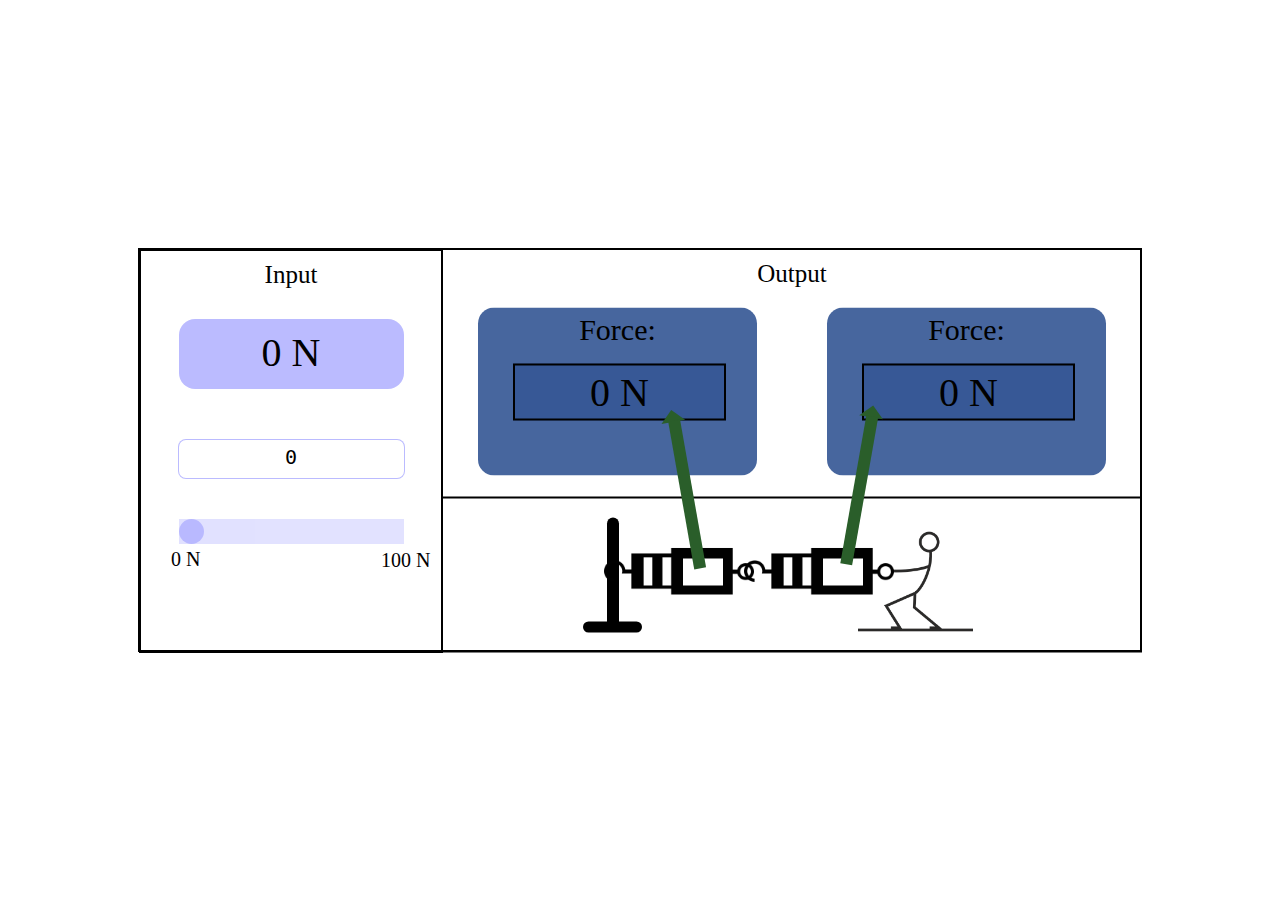
==== OLABSLaw3/index.html @ 49f7adc0 "Add draft for third law sim" ====
<!DOCTYPE html>
<html lang="en">
<head>
    <meta charset="UTF-8">
    <meta http-equiv="X-UA-Compatible" content="IE=edge">
    <meta name="viewport" content="width=device-width, initial-scale=1.0">
    <title>Document</title>

    <link rel="stylesheet" href="style.css">
    <script src="script.js" defer></script>
</head>
<body>
    <div id="whole-body">
        <div id="container">
            <div id="input">
                <div class="label" id="input-label">Input</div>
                <div id="reading-container">
                    <div id="reading">0 N</div>
                </div>
                <div id="force-input-container">
                    <textarea name="force-input" id="force-input">0</textarea>
                </div>
                <input id="force-slider" type="range" min="0" max="1000" value="0">
                <div id="slider-scale-left">0 N</div>
                <div id="slider-scale-right">100 N</div>
            </div>

            <div id="output">
                <div class="label" id="output-label">Output</div>

                <div id="measure-container">
                    <div class="scale" id="scale1">
                        <div class="scale-label">Force:</div>
                        <div class="scale-reading">0 N</div>

                    </div>
                    <div id="scale-separator"></div>
                    <div class="scale" id="scale2">
                        <div class="scale-label">Force:</div>
                        <div class="scale-reading">0 N</div>
                    </div>

                </div>

                
                <div id="rendering">
                    <div id="anchor"></div>
                    <div id="base"></div>
                    <div id="render1" class="scale-render">
                        <!-- Image from https://thenounproject.com/term/spring-scale/3471/ -->
                        <img class="scale-img" src="./images/scaleDrawing.png" alt="Image of a cartoon scale">
                        <div class="scale-window"></div>
                    </div>

                    <div id="render2" class="scale-render">
                        <!-- Image from https://thenounproject.com/term/spring-scale/3471/ -->
                        <img class="scale-img" src="./images/scaleDrawing.png" alt="Image of a cartoon scale">
                        <div class="scale-window"></div>
                    </div>

                    <!-- Image from https://commons.wikimedia.org/wiki/File:Stick-figure-pull.svg -->
                    <img id="stick-pull" src="./images/stick-pull.png" alt="Stick figure pulling something">
                    
                    <!-- Relation arrows -->
                    <div id="arrow1" class="arrow">
                        <div class="arrow-head"></div>
                        <div class="arrow-base"></div>
                    </div>
                    <div id="arrow2" class="arrow">
                        <div class="arrow-head"></div>
                        <div class="arrow-base"></div>
                    </div>


                </div>
            </div>

        </div>
    </div>
</body>
</html>
---- OLABSLaw3/style.css ----
* {
    padding: 0%;
    margin: 0%;
}

html {
    background-color: white;
}

#whole-body {
    background-color: white;
    display: flex;
    justify-content: center;
    align-content: center;
}

#container {
    position: absolute;
    height: 400px;
    width: 1000px;
    top: 50%;
    transform: translateY(-50%);
    border: solid black 2px;
}

#input {
    border: solid black 2px;
    height: 400px;
    transform: translate(-1px, -1px);
    width: 300px;

}

.label {
    font-size: 25px;
    text-align: center;
    margin-top: 10px;
}


#reading-container {
    height: 120px;
    display: flex;
    justify-content: center;
    
}

#reading {
    position: relative;
    top: 25%;
    width: 75%;
    padding-top: 10px;
    border-radius: 1rem;
    height: 50%;
    background-color: rgba(0, 0, 255, 0.267);
    text-align: center;
    font-size: 40px;
}

#force-input-container {
    height: 10%;
    width: 100%;
    padding-top: 10%;
    display: flex;
    justify-content: center;
}

#force-input {
    outline: none;
    resize: none;
    width: 75%;
    border-radius: 0.5rem;
    border-color: rgba(0, 0, 255, 0.267);
    padding-top: 5px;
    font-size: 20px;
    text-align: center;
}

#force-slider {
    position: relative;
    -webkit-appearance: none;
    left: 12.5%;
    top: 10%;
    width: 75%;
    background: rgba(0, 0, 255, 0.164);
    outline: none;
    opacity: 0.7;
    -webkit-transition: .2s;
    transition: opacity .2s;
    
}

#force-slider::-webkit-slider-thumb {
    -webkit-appearance: none;
    appearance: none;
    width: 25px;
    height: 25px;
    border-radius: 50%; 
    background: rgba(0, 0, 255, 0.267);
    cursor: pointer;
}

#force-slider::-moz-range-thumb {
    width: 25px;
    height: 25px;
    border-radius: 50%;
    background: rgba(0, 0, 255, 0.267);
    cursor: pointer;
  }

#slider-scale-left {
    position: relative;
    font-size: 20px;
    top: 10%;
    left: 10%;
}

#slider-scale-right {
    position: relative;
    font-size: 20px;
    top: 4.5%;
    left: 80%;
}

#output {
    position: absolute;
    top: 50%;
    left: 301px;
    transform: translate(2px, calc(-50%));
    height: 401px;
    width: 698px;
}

#measure-container {
    display: flex;
    justify-content: center;
    position: relative;
    top: 5%;
    height: 42%;
    width: 100%;
    overflow: hidden;
}

.scale {
    background-color: rgba(10, 51, 126, 0.75);
    border-radius: 1rem;
    height: 100%;
    width: 40%;
    float: left;
}

#scale-separator {
    height: 100%;
    width: 10%;
    float: left;
}

.scale-label {
    position: relative;
    text-align: center;
    font-size: 30px;
    padding-top: 5px;
    
}

.scale-reading {
    position: relative;
    background-color: rgba(10, 51, 126, 0.267);
    text-align: center;
    width: 75%;
    left: 12.5%;
    height: 50px;
    top: 10%;
    padding-top: 1%;
    font-size: 40px;
    border: 2px solid black;
}

#rendering {
    position: relative;
    border: 2px solid black;
    top: 10%;
    left: -2px;
    height: 38%;
    padding-left: 15%;
    width: calc(85% - 1px);
}

#anchor {
    position: relative;
    background-color: black;
    height: 75%;
    width: 2%;
    border-radius: 1rem;
    left: 10%;
    top: 12.5%;
}

#base {
    position: relative;
    background-color: black;
    height: 7%;
    width: 10%;
    left: 6%;
    top: 6%;
    border-radius: 1rem;
    z-index: 0;
}

.scale-render {
    position: relative;
    height: 50px;
    width: 152px;
    left: 50%;
    top: -20%;
}

.scale-img {
    height: 48px;
    width: 150px;
}

.scale-window {
    position: relative;
    top: -80%;
    left: 52%;
    background-color: white;
    height: 27px;
    width: 40px;
}

#render1 {
    position: relative;
    left: 9.5%;
    top: -50%;
    float: left;
}

#render2 {
    position: relative;
    left: 7.5%;
    top: -50%;
    float: left;
}

#stick-pull {
    position: relative;
    top: -60%;
    left: 1%;
    height: 100px;
    width: auto;
    z-index: -1;
}

.arrow {
    width: 50px;
}

.arrow-base {
    position: relative;
    background-color: rgb(42, 94, 42);
    height: 150px;
    width: 12px;
    left: 13.5%;
    margin-top: -2%;

}

/* Credit to https://css-tricks.com/snippets/css/css-triangle/ */
.arrow-head {
    height: 0;
    width: 0;
    border-left: 12px solid transparent;
    border-right: 12px solid transparent;
    border-bottom: 12px solid rgb(42, 94, 42);
}

#arrow1 {
    position: absolute;
    top: -60%;
    left: 33%;
    transform: rotate(-10deg);
}


#arrow2 {
    position: absolute;
    top: -60%;
    left: 58%;
    transform: rotate(10deg);
}
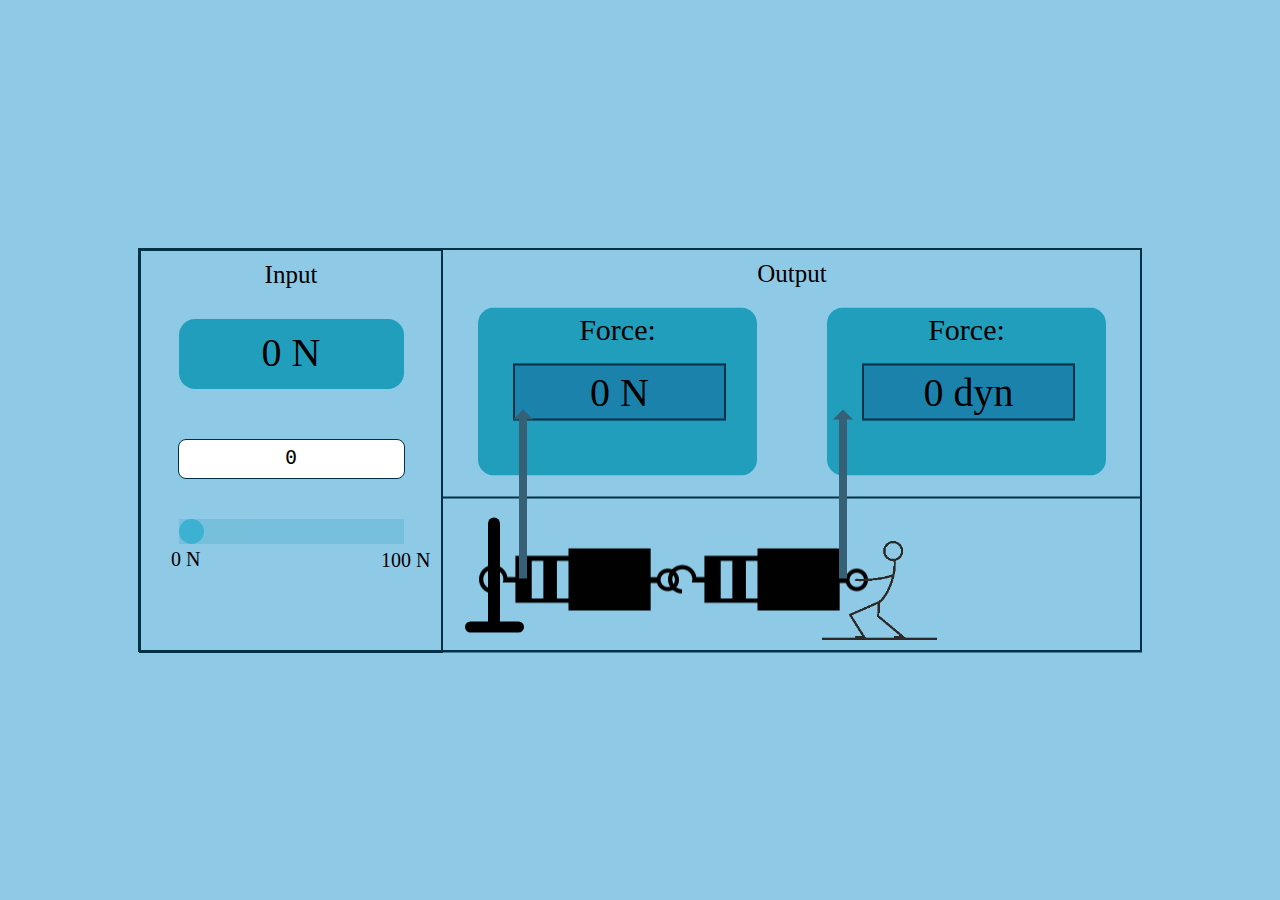
==== commit 33aeff03: "Update sim" ====
--- a/OLABSLaw3/index.html
+++ b/OLABSLaw3/index.html
@@ -37,7 +37,7 @@
                     <div id="scale-separator"></div>
                     <div class="scale" id="scale2">
                         <div class="scale-label">Force:</div>
-                        <div class="scale-reading">0 N</div>
+                        <div class="scale-reading">0 dyn</div>
                     </div>
 
                 </div>
@@ -48,14 +48,15 @@
                     <div id="base"></div>
                     <div id="render1" class="scale-render">
                         <!-- Image from https://thenounproject.com/term/spring-scale/3471/ -->
-                        <img class="scale-img" src="./images/scaleDrawing.png" alt="Image of a cartoon scale">
-                        <div class="scale-window"></div>
+                        <img id="scale1-left" class="scale-left" src="./images/scaleLeft.png" alt="Image of a cartoon scale">
+                        <img id="scale1-right" class="scale-right" src="./images/scaleRight.png" alt="Image of a cartoon scale">
                     </div>
-
+                    <div id="render-sep"></div>
                     <div id="render2" class="scale-render">
                         <!-- Image from https://thenounproject.com/term/spring-scale/3471/ -->
-                        <img class="scale-img" src="./images/scaleDrawing.png" alt="Image of a cartoon scale">
-                        <div class="scale-window"></div>
+                        <img id="scale2-left" class="scale-left" src="./images/scaleLeft.png" alt="Image of a cartoon scale">
+                        <img id="scale2-right" class="scale-right" src="./images/scaleRight.png" alt="Image of a cartoon scale">
+
                     </div>
 
                     <!-- Image from https://commons.wikimedia.org/wiki/File:Stick-figure-pull.svg -->
--- a/OLABSLaw3/style.css
+++ b/OLABSLaw3/style.css
@@ -4,7 +4,7 @@
 }
 
 html {
-    background-color: white;
+    background-color: #8ecae6;
 }
 
 #whole-body {
@@ -20,11 +20,11 @@
     width: 1000px;
     top: 50%;
     transform: translateY(-50%);
-    border: solid black 2px;
+    border: solid #023047 2px;
 }
 
 #input {
-    border: solid black 2px;
+    border: solid #023047 2px;
     height: 400px;
     transform: translate(-1px, -1px);
     width: 300px;
@@ -52,7 +52,7 @@
     padding-top: 10px;
     border-radius: 1rem;
     height: 50%;
-    background-color: rgba(0, 0, 255, 0.267);
+    background-color: #219ebc;
     text-align: center;
     font-size: 40px;
 }
@@ -70,7 +70,7 @@
     resize: none;
     width: 75%;
     border-radius: 0.5rem;
-    border-color: rgba(0, 0, 255, 0.267);
+    border-color: #023047;
     padding-top: 5px;
     font-size: 20px;
     text-align: center;
@@ -82,7 +82,7 @@
     left: 12.5%;
     top: 10%;
     width: 75%;
-    background: rgba(0, 0, 255, 0.164);
+    background: #219dbc4d;
     outline: none;
     opacity: 0.7;
     -webkit-transition: .2s;
@@ -96,7 +96,7 @@
     width: 25px;
     height: 25px;
     border-radius: 50%; 
-    background: rgba(0, 0, 255, 0.267);
+    background: #1aa7ca;
     cursor: pointer;
 }
 
@@ -142,7 +142,7 @@
 }
 
 .scale {
-    background-color: rgba(10, 51, 126, 0.75);
+    background-color: #219ebc;
     border-radius: 1rem;
     height: 100%;
     width: 40%;
@@ -173,12 +173,12 @@
     top: 10%;
     padding-top: 1%;
     font-size: 40px;
-    border: 2px solid black;
+    border: 2px solid #023047;
 }
 
 #rendering {
     position: relative;
-    border: 2px solid black;
+    border: 2px solid #023047;
     top: 10%;
     left: -2px;
     height: 38%;
@@ -192,7 +192,7 @@
     height: 75%;
     width: 2%;
     border-radius: 1rem;
-    left: 10%;
+    left: -10%;
     top: 12.5%;
 }
 
@@ -201,7 +201,7 @@
     background-color: black;
     height: 7%;
     width: 10%;
-    left: 6%;
+    left: -14%;
     top: 6%;
     border-radius: 1rem;
     z-index: 0;
@@ -211,7 +211,7 @@
     position: relative;
     height: 50px;
     width: 152px;
-    left: 50%;
+    left: -10%;
     top: -20%;
 }
 
@@ -220,13 +220,37 @@
     width: 150px;
 }
 
-.scale-window {
-    position: relative;
-    top: -80%;
-    left: 52%;
-    background-color: white;
-    height: 27px;
-    width: 40px;
+.scale-left {
+    position: relative;
+    left: -82%;
+}
+
+.scale-right {
+    position: relative;
+    top: -135%;
+}
+
+#scale1-right {
+    position: relative;
+    left: -82%;
+}
+
+#scale2-left {
+    position: relative;
+    left: -50%;
+}
+
+#scale2-right {
+    position: relative;
+    left: -50%;
+}
+
+#stick-pull {
+    position: relative;
+    top: -54%;
+    left: -5%;
+    height: 100px;
+    width: auto;
 }
 
 #render1 {
@@ -243,25 +267,16 @@
     float: left;
 }
 
-#stick-pull {
-    position: relative;
-    top: -60%;
-    left: 1%;
-    height: 100px;
-    width: auto;
-    z-index: -1;
-}
-
 .arrow {
     width: 50px;
 }
 
 .arrow-base {
     position: relative;
-    background-color: rgb(42, 94, 42);
-    height: 150px;
-    width: 12px;
-    left: 13.5%;
+    background-color: #356075;
+    height: 160px;
+    width: 8px;
+    left: 12%;
     margin-top: -2%;
 
 }
@@ -270,22 +285,20 @@
 .arrow-head {
     height: 0;
     width: 0;
-    border-left: 12px solid transparent;
-    border-right: 12px solid transparent;
-    border-bottom: 12px solid rgb(42, 94, 42);
+    border-left: 10px solid transparent;
+    border-right: 10px solid transparent;
+    border-bottom: 10px solid #356075;
 }
 
 #arrow1 {
     position: absolute;
-    top: -60%;
-    left: 33%;
-    transform: rotate(-10deg);
+    top: -58%;
+    left: 10%;
 }
 
 
 #arrow2 {
     position: absolute;
-    top: -60%;
-    left: 58%;
-    transform: rotate(10deg);
+    top: -58%;
+    left: 56%;
 }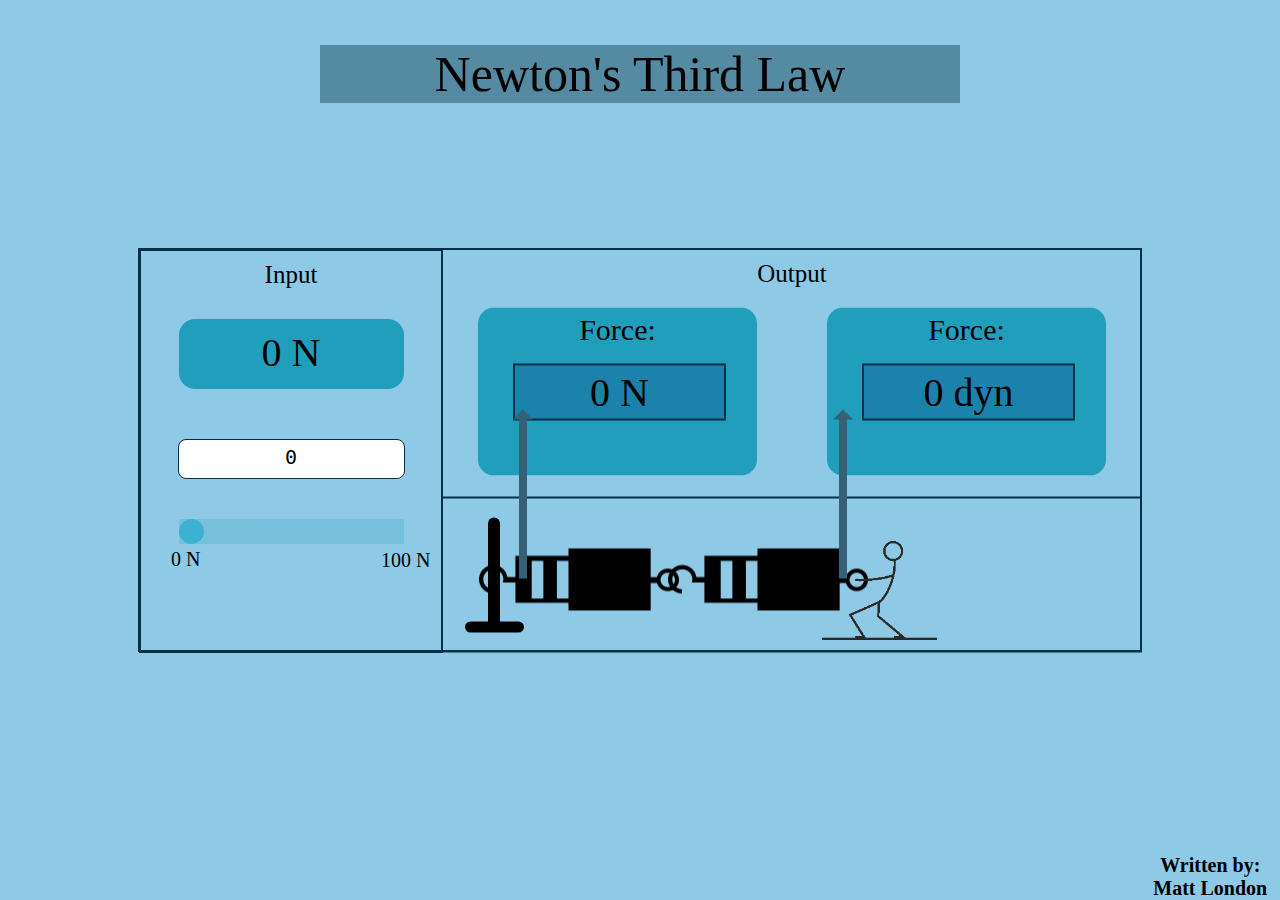
==== commit 41ab42b5: "Final touches" ====
--- a/OLABSLaw3/index.html
+++ b/OLABSLaw3/index.html
@@ -4,12 +4,15 @@
     <meta charset="UTF-8">
     <meta http-equiv="X-UA-Compatible" content="IE=edge">
     <meta name="viewport" content="width=device-width, initial-scale=1.0">
-    <title>Document</title>
+    <title>Newton's Third Law</title>
 
     <link rel="stylesheet" href="style.css">
     <script src="script.js" defer></script>
+
+    <link rel="shortcut icon" type="image/jpg" href="favicon.png"/>
 </head>
 <body>
+    <div id="banner">Newton's Third Law</div>
     <div id="whole-body">
         <div id="container">
             <div id="input">
@@ -78,5 +81,7 @@
 
         </div>
     </div>
+
+    <div id="credit">Written by:<br>Matt London</div>
 </body>
 </html>--- a/OLABSLaw3/style.css
+++ b/OLABSLaw3/style.css
@@ -5,6 +5,20 @@
 
 html {
     background-color: #8ecae6;
+}
+
+#banner {
+    position: absolute;
+    background-color: #44778fc4;
+    width: 50%;
+    margin: auto;
+    text-align: center;
+    font-size: 50px;
+    top: 5%;
+    left: 25%;
+
+
+
 }
 
 #whole-body {
@@ -301,4 +315,13 @@
     position: absolute;
     top: -58%;
     left: 56%;
+}
+
+#credit {
+    position: absolute;
+    bottom: 0%;
+    text-align: center;
+    right: 1%;
+    font-size: 20px;
+    font-weight: bold;
 }